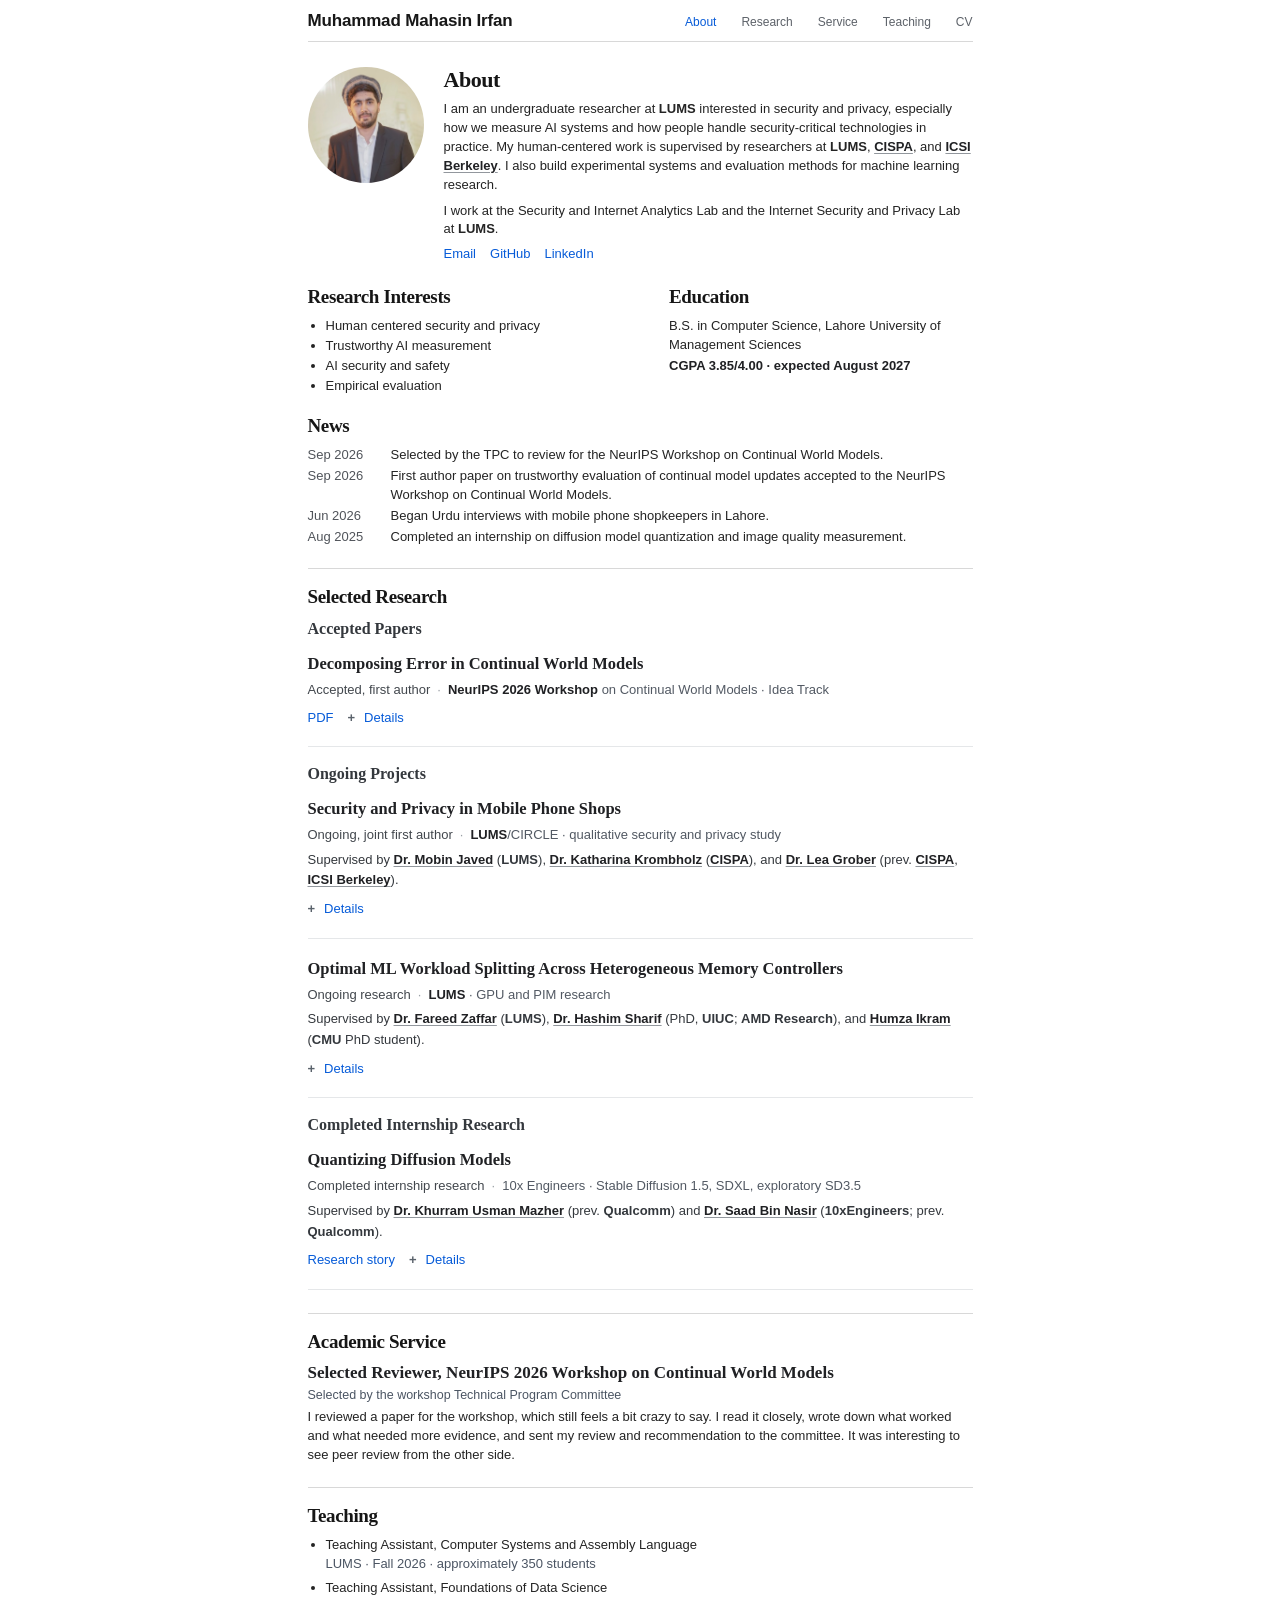
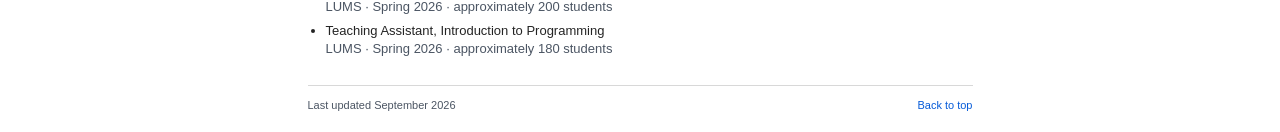
==== index.html @ d8b8278c "Publish academic website" ====
<!doctype html>
<html lang="en">
  <head>
    <meta charset="UTF-8" />
    <meta name="viewport" content="width=device-width, initial-scale=1.0" />
    <link rel="icon" href="data:," />
    <title>Muhammad Mahasin Irfan · AI Security and Privacy</title>
    <script type="module" crossorigin src="/assets/index-B1Y694Gc.js"></script>
    <link rel="stylesheet" crossorigin href="/assets/index-BqFt7cqF.css">
    <meta name="description" content="Research in security and privacy, fair measurement of AI systems, and machine learning systems.">
    <meta name="robots" content="noindex,nofollow,noarchive">
  </head>
  <body>
    <div id="root"></div>
  </body>
</html>
---- assets/index-BqFt7cqF.css ----
:root{color:#242424;background:#fff;font-family:Segoe UI,Helvetica,Arial,sans-serif;font-synthesis:none;text-rendering:optimizeLegibility;--link: #065bd8;--rule: #d8d8d8;--muted: #4b5563;--content: 665px}*{box-sizing:border-box}html{scroll-behavior:smooth}body{margin:0;min-width:320px;min-height:100vh;background:#fff;-webkit-font-smoothing:antialiased}a{color:var(--link);text-decoration:none;text-underline-offset:.16em}a:hover{text-decoration:underline}a:focus-visible{outline:2px solid #111;outline-offset:3px}.page{width:min(calc(100% - 40px),var(--content));margin:0 auto}.site-header{display:flex;align-items:baseline;justify-content:space-between;min-height:42px;padding:11px 0 8px;border-bottom:1px solid var(--rule)}.name-link{color:#171717;font-size:17px;font-weight:650;line-height:1.2;letter-spacing:-.01em}.name-link:hover{text-decoration:none}nav{display:flex;gap:25px;font-size:12px}nav a{color:#5d6269}nav a.active,nav a:hover{color:var(--link)}main{padding-top:25px}h1,h2{margin:0;color:#161616;font-family:Georgia,Times New Roman,serif;font-weight:700;letter-spacing:-.02em}h1{margin-bottom:7px;font-size:22px;line-height:1.2}h2{margin-bottom:8px;font-size:19px;line-height:1.2}h3{margin:0 0 2px;color:var(--link);font-family:Georgia,Times New Roman,serif;font-size:17px;font-weight:700;line-height:1.3}p,li{font-size:13px;line-height:1.45}p{margin:0}ul{margin:0;padding-left:18px}.about{display:grid;grid-template-columns:116px 1fr;gap:20px;align-items:start;padding:0 0 25px}.portrait{display:block;width:116px;height:116px;border-radius:50%;object-fit:cover;object-position:center top}.about p{max-width:560px}.about .intro a{color:#202124;text-decoration:underline;text-decoration-color:#92979d}.about .intro a:hover{text-decoration-color:currentColor}.about .lab-affiliation{margin-top:7px}.contact-links,.project-links{display:flex;flex-wrap:wrap;gap:14px;margin-top:7px;font-size:13px}.snapshot-grid{display:grid;grid-template-columns:1fr 1fr;gap:58px;margin-bottom:19px}.snapshot-grid li{margin:1px 0}.education-degree{margin-bottom:2px}.education-detail{color:#202124;font-weight:600}.muted{color:var(--muted)}.news{margin-bottom:22px}.news ul{list-style:none;padding:0}.news li{display:grid;grid-template-columns:73px 1fr;gap:10px;margin:2px 0}.news time{color:#50545a;font-variant-numeric:tabular-nums}.ruled{padding-top:17px;border-top:1px solid var(--rule)}.research-list{display:block}.research-group-title{margin:17px 0 8px;color:#34383d;font-family:Georgia,Times New Roman,serif;font-size:16px;line-height:1.3}.research-group:first-of-type .research-group-title{margin-top:10px}.project{padding:18px 0 19px;border-bottom:1px solid #e5e7e9}.project:first-child{padding-top:4px}.project h3,.project h4{margin:0;color:#202124;font-family:Georgia,Times New Roman,serif;font-size:16.5px;font-weight:700;line-height:1.4}.project-title-link,.project-title-link:hover{color:inherit}.project-meta{margin-top:5px;color:#525963;font-size:13px;line-height:1.5}.project-meta .status{color:#42474d;font-weight:500}.meta-separator{margin:0 7px;color:#9aa0a6}.project .context strong{color:#202124;font-weight:700}.project .supervisors{margin-top:5px;color:#34383d;font-size:13px;line-height:1.6}.supervisors strong{font-weight:650}.supervisors a{color:#202124;text-decoration:underline;text-decoration-color:#92979d}.supervisors a:hover{color:#202124;text-decoration-color:currentColor}.project-actions{display:flex;align-items:baseline;flex-wrap:wrap;gap:14px;margin-top:8px}.project .project-links{display:inline-flex;gap:12px;margin:0;font-size:13px}.project-toggle{padding:0;border:0;background:none;color:var(--link);cursor:pointer;font:inherit;font-size:13px;line-height:1.5}.project-toggle span{display:inline-block;width:13px;color:#5a626b;font-weight:600;text-align:left}.project-toggle:hover{text-decoration:underline}.project-toggle:focus-visible{outline:2px solid #111;outline-offset:3px}.project-description{max-width:640px;margin-top:9px;color:#292d32;font-size:14px;line-height:1.6}.project-description p{margin:0}.project-problem{font-weight:500}.project-contributions{margin:8px 0 0;padding-left:20px}.project-contributions li+li{margin-top:5px}.service,.teaching{margin-top:23px}.service-list,.teaching ul{display:grid;gap:5px}.service-entry h3{color:#202124}.service-detail{margin-bottom:4px;color:var(--muted);font-size:12.5px}.teaching li span{display:block}footer{display:flex;justify-content:space-between;margin-top:26px;padding:13px 0 21px;border-top:1px solid var(--rule);color:var(--muted);font-size:11px}.story-page{width:min(calc(100% - 48px),820px);margin:0 auto}.story-header{display:flex;align-items:baseline;justify-content:space-between;min-height:46px;padding:13px 0 9px;border-bottom:1px solid var(--rule);font-size:12px}.story-main{padding-top:0}.story-hero{max-width:730px;padding:45px 0 40px}.story-kicker{color:var(--muted);font-size:12px}.story-hero h1{max-width:730px;margin:8px 0 12px;font-size:38px;font-weight:650;line-height:1.15;letter-spacing:-.035em}.story-dek{max-width:710px;color:#34383d;font-size:17px;line-height:1.55}.story-note{max-width:710px;margin-top:18px;color:var(--muted);font-size:12.5px;line-height:1.55}.story-hero .supervisors{max-width:710px;margin-top:12px;color:#34383d;font-size:13px;line-height:1.55}.story-section{padding:36px 0 43px;border-top:1px solid var(--rule)}.section-copy{min-width:0}.section-copy>h2{max-width:710px;margin:0 0 18px;font-size:24px;line-height:1.25;letter-spacing:-.025em}.story-blocks{display:grid;gap:19px}.story-blocks>p{max-width:710px;color:#292d32;font-size:15px;line-height:1.7}.story-list{max-width:710px;padding-left:22px}.story-list li{margin:8px 0;color:#292d32;font-size:14.5px;line-height:1.62}.story-image,.story-pair figure{margin:3px 0}.story-image img,.story-pair img{display:block;width:100%;height:auto;border:1px solid #e1e1e1;background:#f6f6f6}.story-image figcaption,.story-pair figcaption{margin-top:7px;color:var(--muted);font-size:11.5px;line-height:1.45}.story-pair{display:grid;grid-template-columns:1fr 1fr;gap:14px;align-items:start}.story-table-wrap{overflow-x:auto}.story-table{width:100%;border-collapse:collapse;font-size:12.5px;line-height:1.45}.story-table th,.story-table td{padding:9px 10px;border:1px solid var(--rule);text-align:left;vertical-align:top}.story-table th{background:#f6f6f6;font-weight:650}.story-table td:nth-child(2){white-space:nowrap;font-variant-numeric:tabular-nums}.story-derivation{max-width:710px;overflow-x:auto;padding:10px 0 10px 16px;border-left:2px solid #b8c1cc}.story-derivation p{width:max-content;margin:5px 0;font-family:Georgia,Times New Roman,serif;font-size:16px;line-height:1.5}.story-callout{max-width:710px;padding:18px 20px;border:1px solid #cfd8e3;border-left:4px solid var(--link);background:#f7faff}.story-callout strong{display:block;margin-bottom:5px;font-size:14px}.story-callout p{color:#374151;font-size:14px;line-height:1.55}.metric-grid{display:grid;grid-template-columns:repeat(4,1fr);gap:1px;overflow:hidden;border:1px solid var(--rule);background:var(--rule)}.metric{display:grid;gap:5px;padding:18px 15px;background:#fff}.metric strong{font-size:26px;line-height:1;letter-spacing:-.04em}.metric span{color:var(--muted);font-size:11px;line-height:1.35}.comparison-figure,.bar-figure,.equation-figure{margin:4px 0;padding:21px;border:1px solid var(--rule);background:#fbfbfb}.comparison-figure>figcaption,.bar-figure>figcaption{margin-bottom:17px;color:#374151;font-size:12px;font-weight:650;text-transform:uppercase;letter-spacing:.04em}.comparison-figure>div{display:grid;grid-template-columns:1fr 1fr;gap:14px}.comparison-figure>div>div{padding:17px;border-left:3px solid #93a8c4;background:#fff}.comparison-figure strong,.comparison-figure span{display:block}.comparison-figure strong{margin-bottom:3px;font-size:27px}.comparison-figure span{color:var(--muted);font-size:12px}.story-steps{display:grid;gap:0;max-width:710px;padding:0;list-style:none;border-top:1px solid var(--rule)}.story-steps li{display:grid;grid-template-columns:36px 1fr;gap:13px;align-items:start;padding:14px 0;border-bottom:1px solid var(--rule)}.story-steps li>span{display:grid;place-items:center;width:27px;height:27px;border-radius:50%;background:#eaf2ff;color:var(--link);font-size:11px;font-weight:700}.story-steps p{padding-top:3px;color:#30343a;font-size:14px;line-height:1.48}.story-figure,.wide-image{margin:3px 0}.image-gallery{display:grid;gap:8px}.image-gallery.columns-4{grid-template-columns:repeat(4,1fr)}.image-gallery.columns-3{grid-template-columns:repeat(3,1fr)}.image-gallery>div{min-width:0}.image-gallery img,.wide-image img{display:block;width:100%;height:auto;background:#f2f2f2}.image-gallery span{display:block;padding:8px 4px 0;color:#374151;font-size:11px;line-height:1.3}.story-figure>figcaption,.wide-image figcaption{max-width:720px;margin-top:11px;color:var(--muted);font-size:11.5px;line-height:1.5}.bar-list{display:grid;gap:12px}.bar-row{display:grid;grid-template-columns:175px 1fr 50px;gap:12px;align-items:center;font-size:12px}.bar-row>span{color:#374151}.bar-row>strong{text-align:right;font-variant-numeric:tabular-nums}.bar-track{height:15px;overflow:hidden;background:#e7e9ed}.bar-track i{display:block;height:100%;background:#718096}.bar-track i.bad{background:#b55252}.bar-track i.warn{background:#d49237}.bar-track i.good{background:#39866a}.paper-grid{display:grid;grid-template-columns:1fr 1fr;gap:1px;overflow:hidden;border:1px solid var(--rule);background:var(--rule)}.paper-grid article{padding:18px;background:#fff}.paper-grid strong{color:var(--link);font-size:15px}.paper-grid p{margin-top:6px;color:#374151;font-size:13px;line-height:1.5}.equation-figure>div{display:grid;grid-template-columns:1fr auto 1fr auto 1fr;gap:12px;align-items:center;text-align:center}.equation-figure span{padding:15px 10px;background:#fff;font-size:13px}.equation-figure strong{color:var(--link);font-size:13px}.equation-figure b{color:#7b8797;font-size:18px}.equation-figure figcaption{margin-top:14px;color:var(--muted);font-size:11.5px;text-align:center}.wide-image{padding:8px;border:1px solid var(--rule);background:#171717}.wide-image figcaption{margin:8px 5px 2px;color:#d5d8dc}.future-list{display:grid;border-top:1px solid var(--rule)}.future-list article{display:grid;grid-template-columns:42px 1fr;gap:12px;padding:16px 0;border-bottom:1px solid var(--rule)}.future-list article>span{color:#8b96a5;font-size:11px}.future-list strong{font-size:14px}.future-list p{margin-top:4px;color:#374151;font-size:13px;line-height:1.5}.story-footer{width:100%;margin:0;padding:18px 0 35px;font-size:12px}@media(max-width:640px){.page{width:min(calc(100% - 30px),var(--content))}.site-header{align-items:flex-start;gap:12px}.name-link{max-width:190px}nav{flex-wrap:wrap;justify-content:flex-end;gap:7px 15px}main{padding-top:21px}.about{grid-template-columns:84px 1fr;gap:15px}.portrait{width:84px;height:84px}.snapshot-grid{grid-template-columns:1fr;gap:20px}.news li{grid-template-columns:65px 1fr;gap:7px}.story-page{width:min(calc(100% - 30px),820px)}.story-header{gap:14px}.story-hero{padding:34px 0 31px}.story-hero h1{font-size:32px}.story-section{padding:31px 0 36px}.section-copy>h2{font-size:22px}.story-pair{grid-template-columns:1fr}.metric-grid,.image-gallery.columns-4{grid-template-columns:1fr 1fr}.image-gallery.columns-3{grid-template-columns:1fr}.bar-row{grid-template-columns:1fr 48px;gap:8px}.bar-track{grid-column:1 / -1;grid-row:2}.paper-grid{grid-template-columns:1fr}.equation-figure>div{grid-template-columns:1fr}.equation-figure b{transform:rotate(90deg)}.story-footer{width:100%;margin-left:0}}@media print{.site-header nav,footer{display:none}.page{width:100%}}
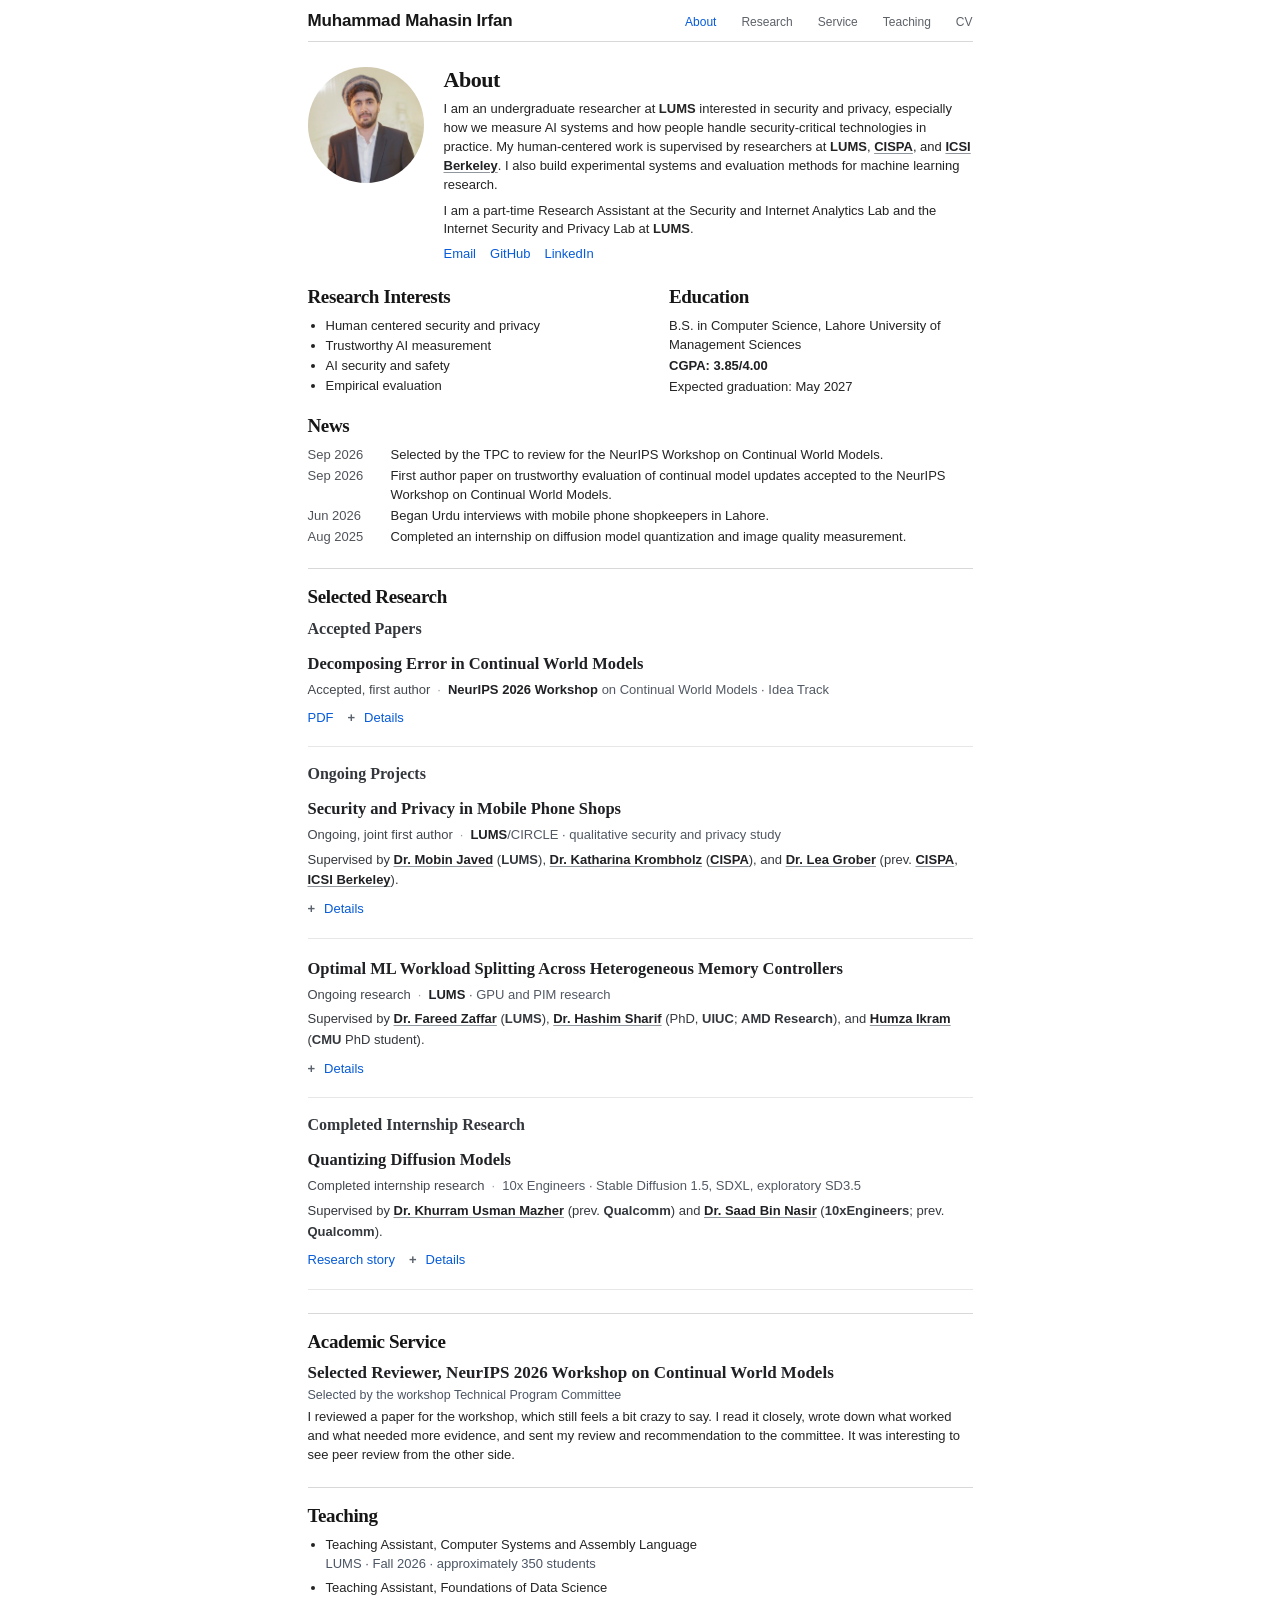
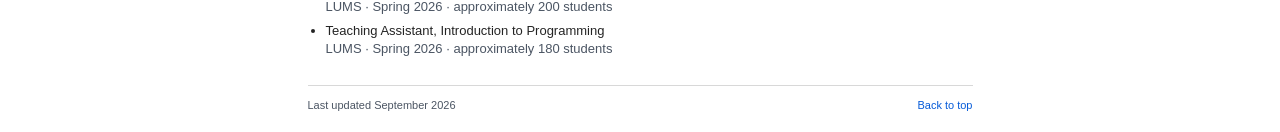
==== commit 2fdb8e41: "Update CV and research assistant details" ====
--- a/index.html
+++ b/index.html
@@ -5,10 +5,11 @@
     <meta name="viewport" content="width=device-width, initial-scale=1.0" />
     <link rel="icon" href="data:," />
     <title>Muhammad Mahasin Irfan · AI Security and Privacy</title>
-    <script type="module" crossorigin src="/assets/index-B1Y694Gc.js"></script>
-    <link rel="stylesheet" crossorigin href="/assets/index-BqFt7cqF.css">
+    <script type="module" crossorigin src="/assets/index-vK7_jbr0.js"></script>
+    <link rel="stylesheet" crossorigin href="/assets/index-HNqGNZVx.css">
     <meta name="description" content="Research in security and privacy, fair measurement of AI systems, and machine learning systems.">
     <meta name="robots" content="noindex,nofollow,noarchive">
+    <script defer src="https://cloud.umami.is/script.js" data-website-id="8f248e09-5fc2-42be-a96b-176292b77d1c" data-domains="maani3.github.io"></script>
   </head>
   <body>
     <div id="root"></div>
--- a/assets/index-HNqGNZVx.css
+++ b/assets/index-HNqGNZVx.css
@@ -0,0 +1 @@
+:root{color:#242424;background:#fff;font-family:Segoe UI,Helvetica,Arial,sans-serif;font-synthesis:none;text-rendering:optimizeLegibility;--link: #065bd8;--rule: #d8d8d8;--muted: #4b5563;--content: 665px}*{box-sizing:border-box}html{scroll-behavior:smooth}body{margin:0;min-width:320px;min-height:100vh;background:#fff;-webkit-font-smoothing:antialiased}a{color:var(--link);text-decoration:none;text-underline-offset:.16em}a:hover{text-decoration:underline}a:focus-visible{outline:2px solid #111;outline-offset:3px}.page{width:min(calc(100% - 40px),var(--content));margin:0 auto}.site-header{display:flex;align-items:baseline;justify-content:space-between;min-height:42px;padding:11px 0 8px;border-bottom:1px solid var(--rule)}.name-link{color:#171717;font-size:17px;font-weight:650;line-height:1.2;letter-spacing:-.01em}.name-link:hover{text-decoration:none}nav{display:flex;gap:25px;font-size:12px}nav a{color:#5d6269}nav a.active,nav a:hover{color:var(--link)}main{padding-top:25px}h1,h2{margin:0;color:#161616;font-family:Georgia,Times New Roman,serif;font-weight:700;letter-spacing:-.02em}h1{margin-bottom:7px;font-size:22px;line-height:1.2}h2{margin-bottom:8px;font-size:19px;line-height:1.2}h3{margin:0 0 2px;color:var(--link);font-family:Georgia,Times New Roman,serif;font-size:17px;font-weight:700;line-height:1.3}p,li{font-size:13px;line-height:1.45}p{margin:0}ul{margin:0;padding-left:18px}.about{display:grid;grid-template-columns:116px 1fr;gap:20px;align-items:start;padding:0 0 25px}.portrait{display:block;width:116px;height:116px;border-radius:50%;object-fit:cover;object-position:center top}.about p{max-width:560px}.about .intro a{color:#202124;text-decoration:underline;text-decoration-color:#92979d}.about .intro a:hover{text-decoration-color:currentColor}.about .lab-affiliation{margin-top:7px}.contact-links,.project-links{display:flex;flex-wrap:wrap;gap:14px;margin-top:7px;font-size:13px}.snapshot-grid{display:grid;grid-template-columns:1fr 1fr;gap:58px;margin-bottom:19px}.snapshot-grid li{margin:1px 0}.education-degree{margin-bottom:2px}.education-detail{color:#202124;font-weight:600}.education-graduation{margin-top:2px}.muted{color:var(--muted)}.news{margin-bottom:22px}.news ul{list-style:none;padding:0}.news li{display:grid;grid-template-columns:73px 1fr;gap:10px;margin:2px 0}.news time{color:#50545a;font-variant-numeric:tabular-nums}.ruled{padding-top:17px;border-top:1px solid var(--rule)}.research-list{display:block}.research-group-title{margin:17px 0 8px;color:#34383d;font-family:Georgia,Times New Roman,serif;font-size:16px;line-height:1.3}.research-group:first-of-type .research-group-title{margin-top:10px}.project{padding:18px 0 19px;border-bottom:1px solid #e5e7e9}.project:first-child{padding-top:4px}.project h3,.project h4{margin:0;color:#202124;font-family:Georgia,Times New Roman,serif;font-size:16.5px;font-weight:700;line-height:1.4}.project-title-link,.project-title-link:hover{color:inherit}.project-meta{margin-top:5px;color:#525963;font-size:13px;line-height:1.5}.project-meta .status{color:#42474d;font-weight:500}.meta-separator{margin:0 7px;color:#9aa0a6}.project .context strong{color:#202124;font-weight:700}.project .supervisors{margin-top:5px;color:#34383d;font-size:13px;line-height:1.6}.supervisors strong{font-weight:650}.supervisors a{color:#202124;text-decoration:underline;text-decoration-color:#92979d}.supervisors a:hover{color:#202124;text-decoration-color:currentColor}.project-actions{display:flex;align-items:baseline;flex-wrap:wrap;gap:14px;margin-top:8px}.project .project-links{display:inline-flex;gap:12px;margin:0;font-size:13px}.project-toggle{padding:0;border:0;background:none;color:var(--link);cursor:pointer;font:inherit;font-size:13px;line-height:1.5}.project-toggle span{display:inline-block;width:13px;color:#5a626b;font-weight:600;text-align:left}.project-toggle:hover{text-decoration:underline}.project-toggle:focus-visible{outline:2px solid #111;outline-offset:3px}.project-description{max-width:640px;margin-top:9px;color:#292d32;font-size:14px;line-height:1.6}.project-description p{margin:0}.project-problem{font-weight:500}.project-contributions{margin:8px 0 0;padding-left:20px}.project-contributions li+li{margin-top:5px}.service,.teaching{margin-top:23px}.service-list,.teaching ul{display:grid;gap:5px}.service-entry h3{color:#202124}.service-detail{margin-bottom:4px;color:var(--muted);font-size:12.5px}.teaching li span{display:block}footer{display:flex;justify-content:space-between;margin-top:26px;padding:13px 0 21px;border-top:1px solid var(--rule);color:var(--muted);font-size:11px}.story-page{width:min(calc(100% - 48px),820px);margin:0 auto}.story-header{display:flex;align-items:baseline;justify-content:space-between;min-height:46px;padding:13px 0 9px;border-bottom:1px solid var(--rule);font-size:12px}.story-main{padding-top:0}.story-hero{max-width:730px;padding:45px 0 40px}.story-kicker{color:var(--muted);font-size:12px}.story-hero h1{max-width:730px;margin:8px 0 12px;font-size:38px;font-weight:650;line-height:1.15;letter-spacing:-.035em}.story-dek{max-width:710px;color:#34383d;font-size:17px;line-height:1.55}.story-note{max-width:710px;margin-top:18px;color:var(--muted);font-size:12.5px;line-height:1.55}.story-hero .supervisors{max-width:710px;margin-top:12px;color:#34383d;font-size:13px;line-height:1.55}.story-section{padding:36px 0 43px;border-top:1px solid var(--rule)}.section-copy{min-width:0}.section-copy>h2{max-width:710px;margin:0 0 18px;font-size:24px;line-height:1.25;letter-spacing:-.025em}.story-blocks{display:grid;gap:19px}.story-blocks>p{max-width:710px;color:#292d32;font-size:15px;line-height:1.7}.story-list{max-width:710px;padding-left:22px}.story-list li{margin:8px 0;color:#292d32;font-size:14.5px;line-height:1.62}.story-image,.story-pair figure{margin:3px 0}.story-image img,.story-pair img{display:block;width:100%;height:auto;border:1px solid #e1e1e1;background:#f6f6f6}.story-image figcaption,.story-pair figcaption{margin-top:7px;color:var(--muted);font-size:11.5px;line-height:1.45}.story-pair{display:grid;grid-template-columns:1fr 1fr;gap:14px;align-items:start}.story-table-wrap{overflow-x:auto}.story-table{width:100%;border-collapse:collapse;font-size:12.5px;line-height:1.45}.story-table th,.story-table td{padding:9px 10px;border:1px solid var(--rule);text-align:left;vertical-align:top}.story-table th{background:#f6f6f6;font-weight:650}.story-table td:nth-child(2){white-space:nowrap;font-variant-numeric:tabular-nums}.story-derivation{max-width:710px;overflow-x:auto;padding:10px 0 10px 16px;border-left:2px solid #b8c1cc}.story-derivation p{width:max-content;margin:5px 0;font-family:Georgia,Times New Roman,serif;font-size:16px;line-height:1.5}.story-callout{max-width:710px;padding:18px 20px;border:1px solid #cfd8e3;border-left:4px solid var(--link);background:#f7faff}.story-callout strong{display:block;margin-bottom:5px;font-size:14px}.story-callout p{color:#374151;font-size:14px;line-height:1.55}.metric-grid{display:grid;grid-template-columns:repeat(4,1fr);gap:1px;overflow:hidden;border:1px solid var(--rule);background:var(--rule)}.metric{display:grid;gap:5px;padding:18px 15px;background:#fff}.metric strong{font-size:26px;line-height:1;letter-spacing:-.04em}.metric span{color:var(--muted);font-size:11px;line-height:1.35}.comparison-figure,.bar-figure,.equation-figure{margin:4px 0;padding:21px;border:1px solid var(--rule);background:#fbfbfb}.comparison-figure>figcaption,.bar-figure>figcaption{margin-bottom:17px;color:#374151;font-size:12px;font-weight:650;text-transform:uppercase;letter-spacing:.04em}.comparison-figure>div{display:grid;grid-template-columns:1fr 1fr;gap:14px}.comparison-figure>div>div{padding:17px;border-left:3px solid #93a8c4;background:#fff}.comparison-figure strong,.comparison-figure span{display:block}.comparison-figure strong{margin-bottom:3px;font-size:27px}.comparison-figure span{color:var(--muted);font-size:12px}.story-steps{display:grid;gap:0;max-width:710px;padding:0;list-style:none;border-top:1px solid var(--rule)}.story-steps li{display:grid;grid-template-columns:36px 1fr;gap:13px;align-items:start;padding:14px 0;border-bottom:1px solid var(--rule)}.story-steps li>span{display:grid;place-items:center;width:27px;height:27px;border-radius:50%;background:#eaf2ff;color:var(--link);font-size:11px;font-weight:700}.story-steps p{padding-top:3px;color:#30343a;font-size:14px;line-height:1.48}.story-figure,.wide-image{margin:3px 0}.image-gallery{display:grid;gap:8px}.image-gallery.columns-4{grid-template-columns:repeat(4,1fr)}.image-gallery.columns-3{grid-template-columns:repeat(3,1fr)}.image-gallery>div{min-width:0}.image-gallery img,.wide-image img{display:block;width:100%;height:auto;background:#f2f2f2}.image-gallery span{display:block;padding:8px 4px 0;color:#374151;font-size:11px;line-height:1.3}.story-figure>figcaption,.wide-image figcaption{max-width:720px;margin-top:11px;color:var(--muted);font-size:11.5px;line-height:1.5}.bar-list{display:grid;gap:12px}.bar-row{display:grid;grid-template-columns:175px 1fr 50px;gap:12px;align-items:center;font-size:12px}.bar-row>span{color:#374151}.bar-row>strong{text-align:right;font-variant-numeric:tabular-nums}.bar-track{height:15px;overflow:hidden;background:#e7e9ed}.bar-track i{display:block;height:100%;background:#718096}.bar-track i.bad{background:#b55252}.bar-track i.warn{background:#d49237}.bar-track i.good{background:#39866a}.paper-grid{display:grid;grid-template-columns:1fr 1fr;gap:1px;overflow:hidden;border:1px solid var(--rule);background:var(--rule)}.paper-grid article{padding:18px;background:#fff}.paper-grid strong{color:var(--link);font-size:15px}.paper-grid p{margin-top:6px;color:#374151;font-size:13px;line-height:1.5}.equation-figure>div{display:grid;grid-template-columns:1fr auto 1fr auto 1fr;gap:12px;align-items:center;text-align:center}.equation-figure span{padding:15px 10px;background:#fff;font-size:13px}.equation-figure strong{color:var(--link);font-size:13px}.equation-figure b{color:#7b8797;font-size:18px}.equation-figure figcaption{margin-top:14px;color:var(--muted);font-size:11.5px;text-align:center}.wide-image{padding:8px;border:1px solid var(--rule);background:#171717}.wide-image figcaption{margin:8px 5px 2px;color:#d5d8dc}.future-list{display:grid;border-top:1px solid var(--rule)}.future-list article{display:grid;grid-template-columns:42px 1fr;gap:12px;padding:16px 0;border-bottom:1px solid var(--rule)}.future-list article>span{color:#8b96a5;font-size:11px}.future-list strong{font-size:14px}.future-list p{margin-top:4px;color:#374151;font-size:13px;line-height:1.5}.story-footer{width:100%;margin:0;padding:18px 0 35px;font-size:12px}@media(max-width:640px){.page{width:min(calc(100% - 30px),var(--content))}.site-header{align-items:flex-start;gap:12px}.name-link{max-width:190px}nav{flex-wrap:wrap;justify-content:flex-end;gap:7px 15px}main{padding-top:21px}.about{grid-template-columns:84px 1fr;gap:15px}.portrait{width:84px;height:84px}.snapshot-grid{grid-template-columns:1fr;gap:20px}.news li{grid-template-columns:65px 1fr;gap:7px}.story-page{width:min(calc(100% - 30px),820px)}.story-header{gap:14px}.story-hero{padding:34px 0 31px}.story-hero h1{font-size:32px}.story-section{padding:31px 0 36px}.section-copy>h2{font-size:22px}.story-pair{grid-template-columns:1fr}.metric-grid,.image-gallery.columns-4{grid-template-columns:1fr 1fr}.image-gallery.columns-3{grid-template-columns:1fr}.bar-row{grid-template-columns:1fr 48px;gap:8px}.bar-track{grid-column:1 / -1;grid-row:2}.paper-grid{grid-template-columns:1fr}.equation-figure>div{grid-template-columns:1fr}.equation-figure b{transform:rotate(90deg)}.story-footer{width:100%;margin-left:0}}@media print{.site-header nav,footer{display:none}.page{width:100%}}
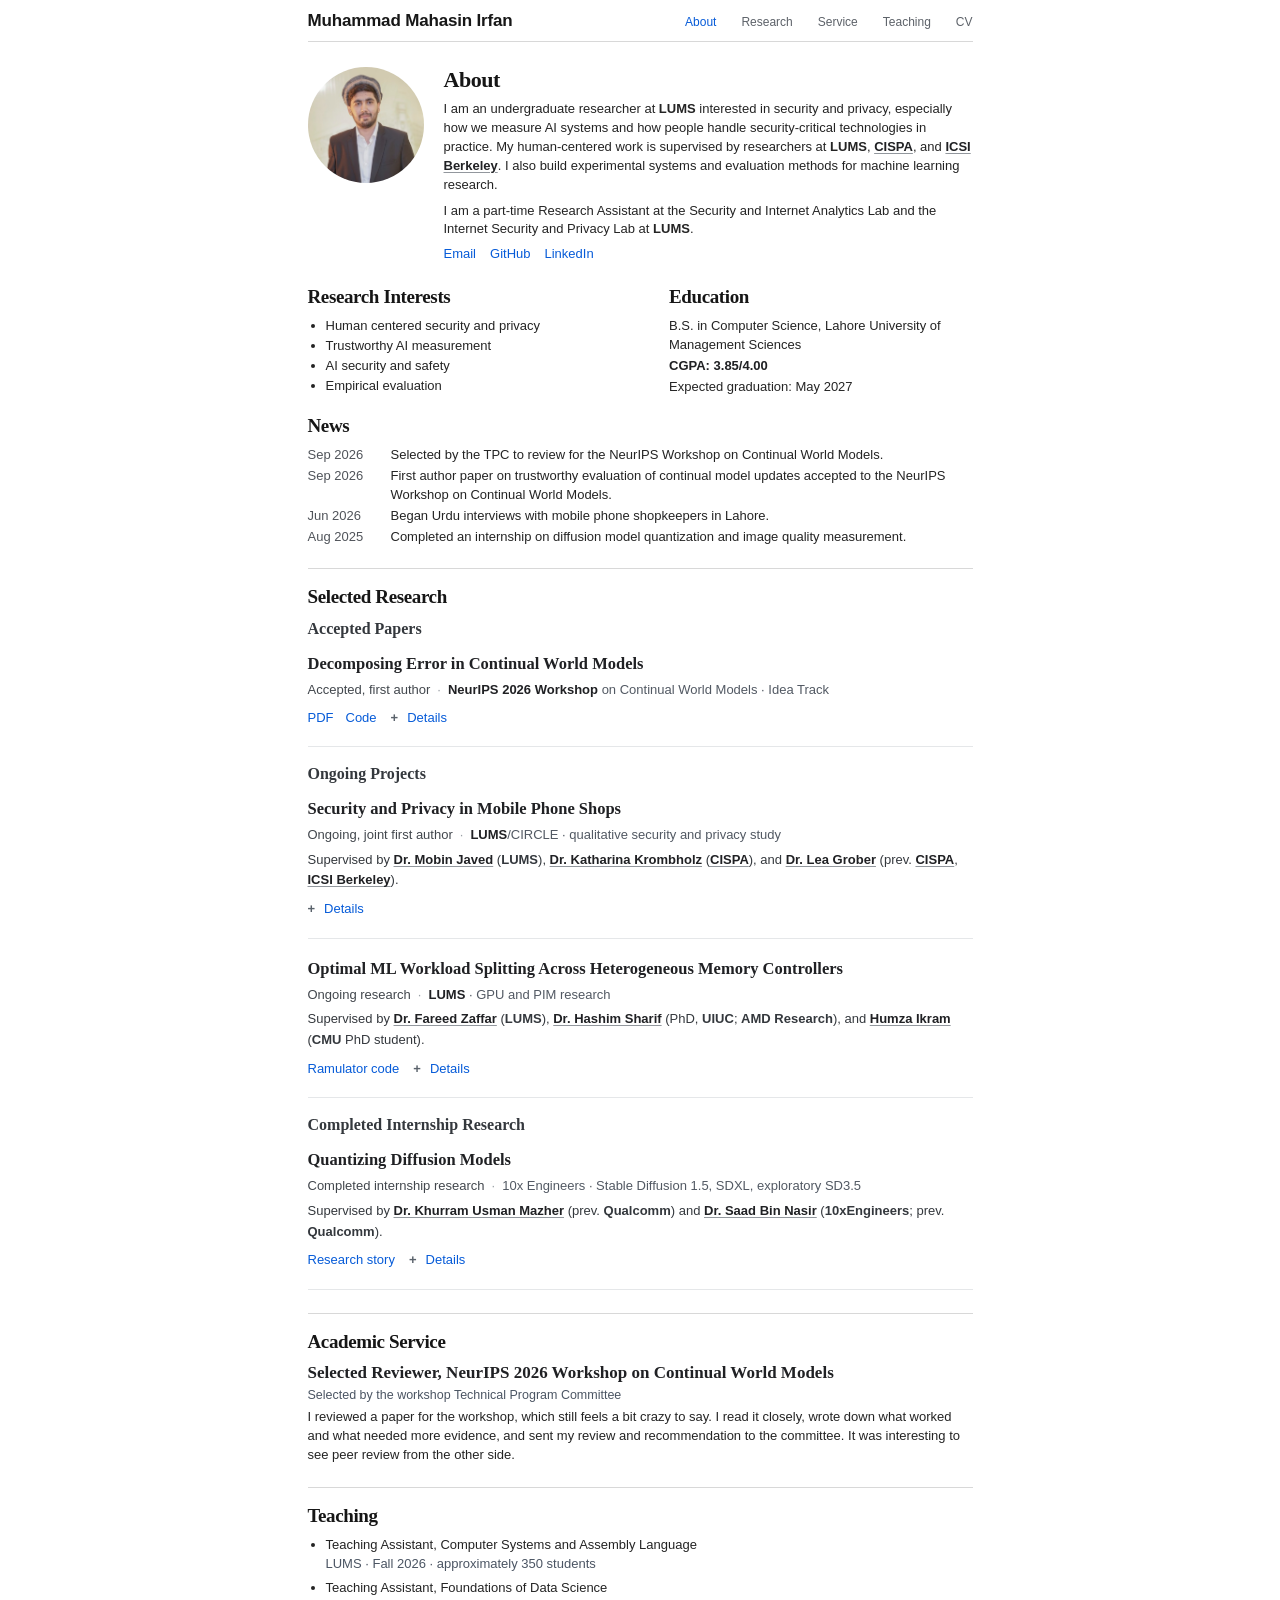
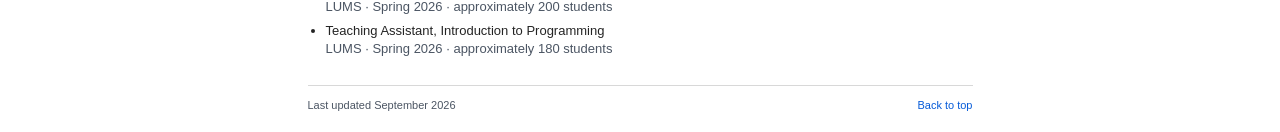
==== commit d2e54e62: "Link CWM and Ramulator research repositories" ====
--- a/index.html
+++ b/index.html
@@ -5,7 +5,7 @@
     <meta name="viewport" content="width=device-width, initial-scale=1.0" />
     <link rel="icon" href="data:," />
     <title>Muhammad Mahasin Irfan · AI Security and Privacy</title>
-    <script type="module" crossorigin src="/assets/index-vK7_jbr0.js"></script>
+    <script type="module" crossorigin src="/assets/index-oF7Sa_39.js"></script>
     <link rel="stylesheet" crossorigin href="/assets/index-HNqGNZVx.css">
     <meta name="description" content="Research in security and privacy, fair measurement of AI systems, and machine learning systems.">
     <meta name="robots" content="noindex,nofollow,noarchive">
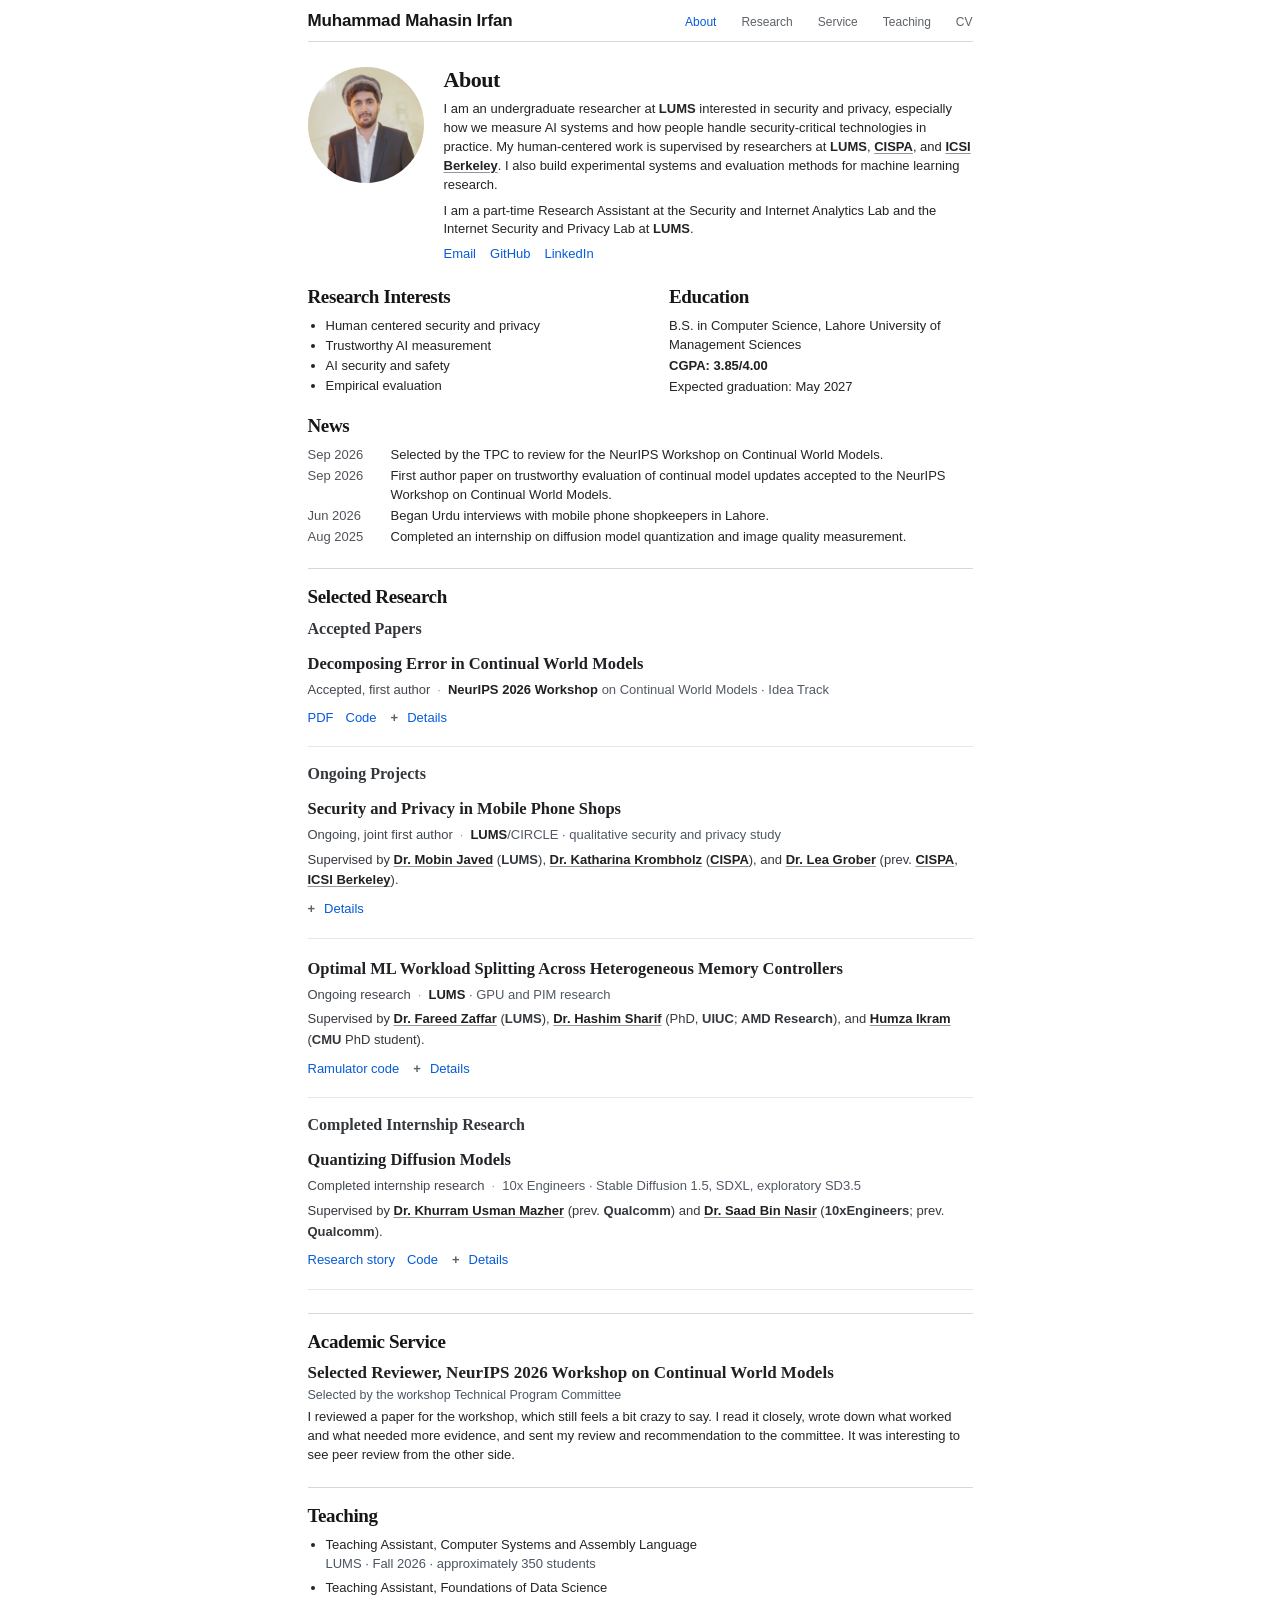
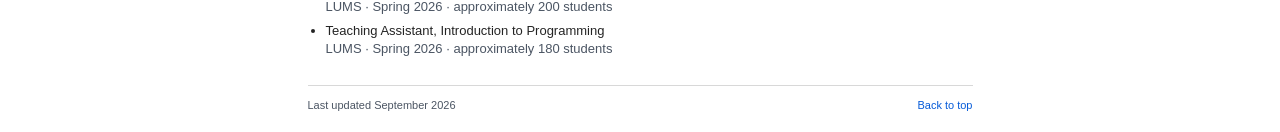
==== commit 163f2662: "Link cleaned quantization repo and update CV" ====
--- a/index.html
+++ b/index.html
@@ -5,7 +5,7 @@
     <meta name="viewport" content="width=device-width, initial-scale=1.0" />
     <link rel="icon" href="data:," />
     <title>Muhammad Mahasin Irfan · AI Security and Privacy</title>
-    <script type="module" crossorigin src="/assets/index-oF7Sa_39.js"></script>
+    <script type="module" crossorigin src="/assets/index-Dt2VvjQQ.js"></script>
     <link rel="stylesheet" crossorigin href="/assets/index-HNqGNZVx.css">
     <meta name="description" content="Research in security and privacy, fair measurement of AI systems, and machine learning systems.">
     <meta name="robots" content="noindex,nofollow,noarchive">
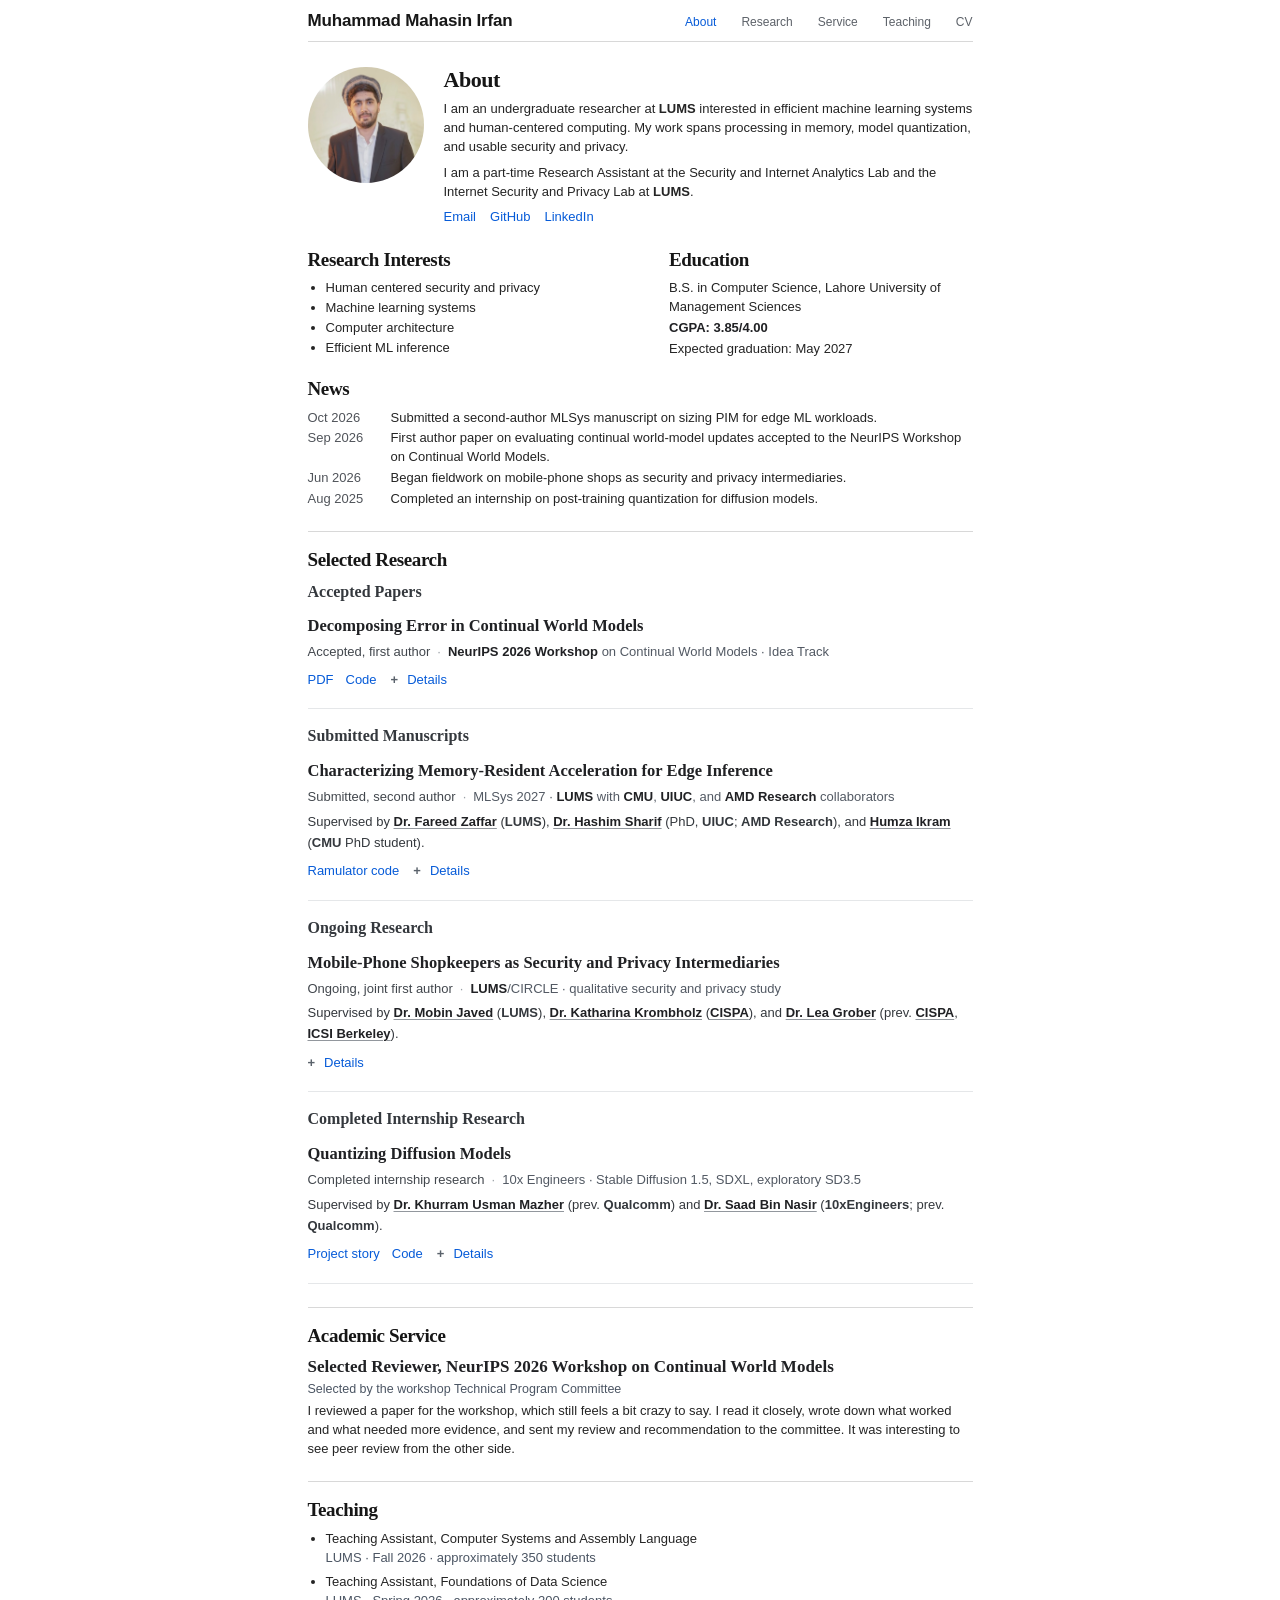
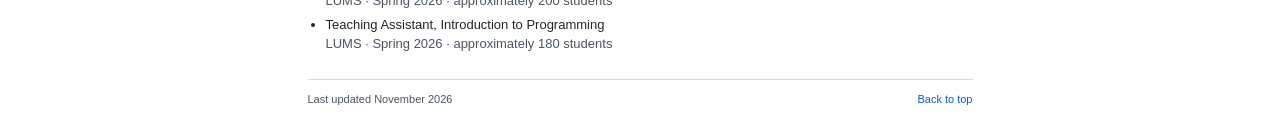
==== commit 771752d5: "Add submitted PIM manuscript to main profile" ====
--- a/index.html
+++ b/index.html
@@ -4,11 +4,11 @@
     <meta charset="UTF-8" />
     <meta name="viewport" content="width=device-width, initial-scale=1.0" />
     <link rel="icon" href="data:," />
-    <title>Muhammad Mahasin Irfan · AI Security and Privacy</title>
-    <script type="module" crossorigin src="/assets/index-Dt2VvjQQ.js"></script>
-    <link rel="stylesheet" crossorigin href="/assets/index-HNqGNZVx.css">
-    <meta name="description" content="Research in security and privacy, fair measurement of AI systems, and machine learning systems.">
-    <meta name="robots" content="noindex,nofollow,noarchive">
+    <title>Muhammad Mahasin Irfan</title>
+    <script type="module" crossorigin src="/assets/index-DwvZ3i6d.js"></script>
+    <link rel="stylesheet" crossorigin href="/assets/index-BX1DnCkT.css">
+    <meta name="description" content="Undergraduate researcher at LUMS working across machine learning systems and human-centered computing.">
+    <meta name="robots" content="index,follow">
     <script defer src="https://cloud.umami.is/script.js" data-website-id="8f248e09-5fc2-42be-a96b-176292b77d1c" data-domains="maani3.github.io"></script>
   </head>
   <body>
--- a/assets/index-BX1DnCkT.css
+++ b/assets/index-BX1DnCkT.css
@@ -0,0 +1 @@
+:root{color:#242424;background:#fff;font-family:Segoe UI,Helvetica,Arial,sans-serif;font-synthesis:none;text-rendering:optimizeLegibility;--link: #065bd8;--rule: #d8d8d8;--muted: #4b5563;--content: 665px}*{box-sizing:border-box}html{scroll-behavior:smooth}body{margin:0;min-width:320px;min-height:100vh;background:#fff;-webkit-font-smoothing:antialiased}a{color:var(--link);text-decoration:none;text-underline-offset:.16em}a:hover{text-decoration:underline}a:focus-visible{outline:2px solid #111;outline-offset:3px}.page{width:min(calc(100% - 40px),var(--content));margin:0 auto}.site-header{display:flex;align-items:baseline;justify-content:space-between;min-height:42px;padding:11px 0 8px;border-bottom:1px solid var(--rule)}.name-link{color:#171717;font-size:17px;font-weight:650;line-height:1.2;letter-spacing:-.01em}.name-link:hover{text-decoration:none}nav{display:flex;gap:25px;font-size:12px}nav a{color:#5d6269}nav a.active,nav a:hover{color:var(--link)}main{padding-top:25px}h1,h2{margin:0;color:#161616;font-family:Georgia,Times New Roman,serif;font-weight:700;letter-spacing:-.02em}h1{margin-bottom:7px;font-size:22px;line-height:1.2}h2{margin-bottom:8px;font-size:19px;line-height:1.2}h3{margin:0 0 2px;color:var(--link);font-family:Georgia,Times New Roman,serif;font-size:17px;font-weight:700;line-height:1.3}p,li{font-size:13px;line-height:1.45}p{margin:0}ul{margin:0;padding-left:18px}.about{display:grid;grid-template-columns:116px 1fr;gap:20px;align-items:start;padding:0 0 25px}.portrait{display:block;width:116px;height:116px;border-radius:50%;object-fit:cover;object-position:center top}.about p{max-width:560px}.about .intro a{color:#202124;text-decoration:underline;text-decoration-color:#92979d}.about .intro a:hover{text-decoration-color:currentColor}.about .lab-affiliation{margin-top:7px}.contact-links,.project-links{display:flex;flex-wrap:wrap;gap:14px;margin-top:7px;font-size:13px}.snapshot-grid{display:grid;grid-template-columns:1fr 1fr;gap:58px;margin-bottom:19px}.snapshot-grid li{margin:1px 0}.education-degree{margin-bottom:2px}.education-detail{color:#202124;font-weight:600}.education-graduation{margin-top:2px}.muted{color:var(--muted)}.news{margin-bottom:22px}.news ul{list-style:none;padding:0}.news li{display:grid;grid-template-columns:73px 1fr;gap:10px;margin:2px 0}.news time{color:#50545a;font-variant-numeric:tabular-nums}.ruled{padding-top:17px;border-top:1px solid var(--rule)}.research-list{display:block}.research-group-title{margin:17px 0 8px;color:#34383d;font-family:Georgia,Times New Roman,serif;font-size:16px;line-height:1.3}.research-group:first-of-type .research-group-title{margin-top:10px}.project{padding:18px 0 19px;border-bottom:1px solid #e5e7e9}.project:first-child{padding-top:4px}.project h3,.project h4{margin:0;color:#202124;font-family:Georgia,Times New Roman,serif;font-size:16.5px;font-weight:700;line-height:1.4}.project-title-link,.project-title-link:hover{color:inherit}.project-authors{margin-top:5px;color:#34383d;font-size:13px;line-height:1.6}.project-authors a{color:#202124;text-decoration:underline;text-decoration-color:#92979d}.project-authors a:hover{text-decoration-color:currentColor}.project-meta{margin-top:5px;color:#525963;font-size:13px;line-height:1.5}.project-meta .status{color:#42474d;font-weight:500}.meta-separator{margin:0 7px;color:#9aa0a6}.project .context strong{color:#202124;font-weight:700}.project .supervisors{margin-top:5px;color:#34383d;font-size:13px;line-height:1.6}.supervisors strong{font-weight:650}.supervisors a{color:#202124;text-decoration:underline;text-decoration-color:#92979d}.supervisors a:hover{color:#202124;text-decoration-color:currentColor}.project-actions{display:flex;align-items:baseline;flex-wrap:wrap;gap:14px;margin-top:8px}.project .project-links{display:inline-flex;gap:12px;margin:0;font-size:13px}.project-toggle{padding:0;border:0;background:none;color:var(--link);cursor:pointer;font:inherit;font-size:13px;line-height:1.5}.project-toggle span{display:inline-block;width:13px;color:#5a626b;font-weight:600;text-align:left}.project-toggle:hover{text-decoration:underline}.project-toggle:focus-visible{outline:2px solid #111;outline-offset:3px}.project-description{max-width:640px;margin-top:9px;color:#292d32;font-size:14px;line-height:1.6}.project-description p{margin:0}.project-problem{font-weight:500}.project-contributions{margin:8px 0 0;padding-left:20px}.project-contributions li+li{margin-top:5px}.service,.teaching{margin-top:23px}.service-list,.teaching ul{display:grid;gap:5px}.service-entry h3{color:#202124}.service-detail{margin-bottom:4px;color:var(--muted);font-size:12.5px}.teaching li span{display:block}footer{display:flex;justify-content:space-between;margin-top:26px;padding:13px 0 21px;border-top:1px solid var(--rule);color:var(--muted);font-size:11px}.story-page{width:min(calc(100% - 48px),820px);margin:0 auto}.story-header{display:flex;align-items:baseline;justify-content:space-between;min-height:46px;padding:13px 0 9px;border-bottom:1px solid var(--rule);font-size:12px}.story-main{padding-top:0}.story-hero{max-width:730px;padding:45px 0 40px}.story-kicker{color:var(--muted);font-size:12px}.story-hero h1{max-width:730px;margin:8px 0 12px;font-size:38px;font-weight:650;line-height:1.15;letter-spacing:-.035em}.story-dek{max-width:710px;color:#34383d;font-size:17px;line-height:1.55}.story-note{max-width:710px;margin-top:18px;color:var(--muted);font-size:12.5px;line-height:1.55}.story-hero .supervisors{max-width:710px;margin-top:12px;color:#34383d;font-size:13px;line-height:1.55}.story-section{padding:36px 0 43px;border-top:1px solid var(--rule)}.section-copy{min-width:0}.section-copy>h2{max-width:710px;margin:0 0 18px;font-size:24px;line-height:1.25;letter-spacing:-.025em}.story-blocks{display:grid;gap:19px}.story-blocks>p{max-width:710px;color:#292d32;font-size:15px;line-height:1.7}.story-list{max-width:710px;padding-left:22px}.story-list li{margin:8px 0;color:#292d32;font-size:14.5px;line-height:1.62}.story-image,.story-pair figure{margin:3px 0}.story-image img,.story-pair img{display:block;width:100%;height:auto;border:1px solid #e1e1e1;background:#f6f6f6}.story-image figcaption,.story-pair figcaption{margin-top:7px;color:var(--muted);font-size:11.5px;line-height:1.45}.story-pair{display:grid;grid-template-columns:1fr 1fr;gap:14px;align-items:start}.story-table-wrap{overflow-x:auto}.story-table{width:100%;border-collapse:collapse;font-size:12.5px;line-height:1.45}.story-table th,.story-table td{padding:9px 10px;border:1px solid var(--rule);text-align:left;vertical-align:top}.story-table th{background:#f6f6f6;font-weight:650}.story-table td:nth-child(2){white-space:nowrap;font-variant-numeric:tabular-nums}.story-derivation{max-width:710px;overflow-x:auto;padding:10px 0 10px 16px;border-left:2px solid #b8c1cc}.story-derivation p{width:max-content;margin:5px 0;font-family:Georgia,Times New Roman,serif;font-size:16px;line-height:1.5}.story-callout{max-width:710px;padding:18px 20px;border:1px solid #cfd8e3;border-left:4px solid var(--link);background:#f7faff}.story-callout strong{display:block;margin-bottom:5px;font-size:14px}.story-callout p{color:#374151;font-size:14px;line-height:1.55}.metric-grid{display:grid;grid-template-columns:repeat(4,1fr);gap:1px;overflow:hidden;border:1px solid var(--rule);background:var(--rule)}.metric{display:grid;gap:5px;padding:18px 15px;background:#fff}.metric strong{font-size:26px;line-height:1;letter-spacing:-.04em}.metric span{color:var(--muted);font-size:11px;line-height:1.35}.comparison-figure,.bar-figure,.equation-figure{margin:4px 0;padding:21px;border:1px solid var(--rule);background:#fbfbfb}.comparison-figure>figcaption,.bar-figure>figcaption{margin-bottom:17px;color:#374151;font-size:12px;font-weight:650;text-transform:uppercase;letter-spacing:.04em}.comparison-figure>div{display:grid;grid-template-columns:1fr 1fr;gap:14px}.comparison-figure>div>div{padding:17px;border-left:3px solid #93a8c4;background:#fff}.comparison-figure strong,.comparison-figure span{display:block}.comparison-figure strong{margin-bottom:3px;font-size:27px}.comparison-figure span{color:var(--muted);font-size:12px}.story-steps{display:grid;gap:0;max-width:710px;padding:0;list-style:none;border-top:1px solid var(--rule)}.story-steps li{display:grid;grid-template-columns:36px 1fr;gap:13px;align-items:start;padding:14px 0;border-bottom:1px solid var(--rule)}.story-steps li>span{display:grid;place-items:center;width:27px;height:27px;border-radius:50%;background:#eaf2ff;color:var(--link);font-size:11px;font-weight:700}.story-steps p{padding-top:3px;color:#30343a;font-size:14px;line-height:1.48}.story-figure,.wide-image{margin:3px 0}.image-gallery{display:grid;gap:8px}.image-gallery.columns-4{grid-template-columns:repeat(4,1fr)}.image-gallery.columns-3{grid-template-columns:repeat(3,1fr)}.image-gallery>div{min-width:0}.image-gallery img,.wide-image img{display:block;width:100%;height:auto;background:#f2f2f2}.image-gallery span{display:block;padding:8px 4px 0;color:#374151;font-size:11px;line-height:1.3}.story-figure>figcaption,.wide-image figcaption{max-width:720px;margin-top:11px;color:var(--muted);font-size:11.5px;line-height:1.5}.bar-list{display:grid;gap:12px}.bar-row{display:grid;grid-template-columns:175px 1fr 50px;gap:12px;align-items:center;font-size:12px}.bar-row>span{color:#374151}.bar-row>strong{text-align:right;font-variant-numeric:tabular-nums}.bar-track{height:15px;overflow:hidden;background:#e7e9ed}.bar-track i{display:block;height:100%;background:#718096}.bar-track i.bad{background:#b55252}.bar-track i.warn{background:#d49237}.bar-track i.good{background:#39866a}.paper-grid{display:grid;grid-template-columns:1fr 1fr;gap:1px;overflow:hidden;border:1px solid var(--rule);background:var(--rule)}.paper-grid article{padding:18px;background:#fff}.paper-grid strong{color:var(--link);font-size:15px}.paper-grid p{margin-top:6px;color:#374151;font-size:13px;line-height:1.5}.equation-figure>div{display:grid;grid-template-columns:1fr auto 1fr auto 1fr;gap:12px;align-items:center;text-align:center}.equation-figure span{padding:15px 10px;background:#fff;font-size:13px}.equation-figure strong{color:var(--link);font-size:13px}.equation-figure b{color:#7b8797;font-size:18px}.equation-figure figcaption{margin-top:14px;color:var(--muted);font-size:11.5px;text-align:center}.wide-image{padding:8px;border:1px solid var(--rule);background:#171717}.wide-image figcaption{margin:8px 5px 2px;color:#d5d8dc}.future-list{display:grid;border-top:1px solid var(--rule)}.future-list article{display:grid;grid-template-columns:42px 1fr;gap:12px;padding:16px 0;border-bottom:1px solid var(--rule)}.future-list article>span{color:#8b96a5;font-size:11px}.future-list strong{font-size:14px}.future-list p{margin-top:4px;color:#374151;font-size:13px;line-height:1.5}.story-footer{width:100%;margin:0;padding:18px 0 35px;font-size:12px}@media(max-width:640px){.page{width:min(calc(100% - 30px),var(--content))}.site-header{align-items:flex-start;gap:12px}.name-link{max-width:190px}nav{flex-wrap:wrap;justify-content:flex-end;gap:7px 15px}main{padding-top:21px}.about{grid-template-columns:84px 1fr;gap:15px}.portrait{width:84px;height:84px}.snapshot-grid{grid-template-columns:1fr;gap:20px}.news li{grid-template-columns:65px 1fr;gap:7px}.story-page{width:min(calc(100% - 30px),820px)}.story-header{gap:14px}.story-hero{padding:34px 0 31px}.story-hero h1{font-size:32px}.story-section{padding:31px 0 36px}.section-copy>h2{font-size:22px}.story-pair{grid-template-columns:1fr}.metric-grid,.image-gallery.columns-4{grid-template-columns:1fr 1fr}.image-gallery.columns-3{grid-template-columns:1fr}.bar-row{grid-template-columns:1fr 48px;gap:8px}.bar-track{grid-column:1 / -1;grid-row:2}.paper-grid{grid-template-columns:1fr}.equation-figure>div{grid-template-columns:1fr}.equation-figure b{transform:rotate(90deg)}.story-footer{width:100%;margin-left:0}}@media print{.site-header nav,footer{display:none}.page{width:100%}}
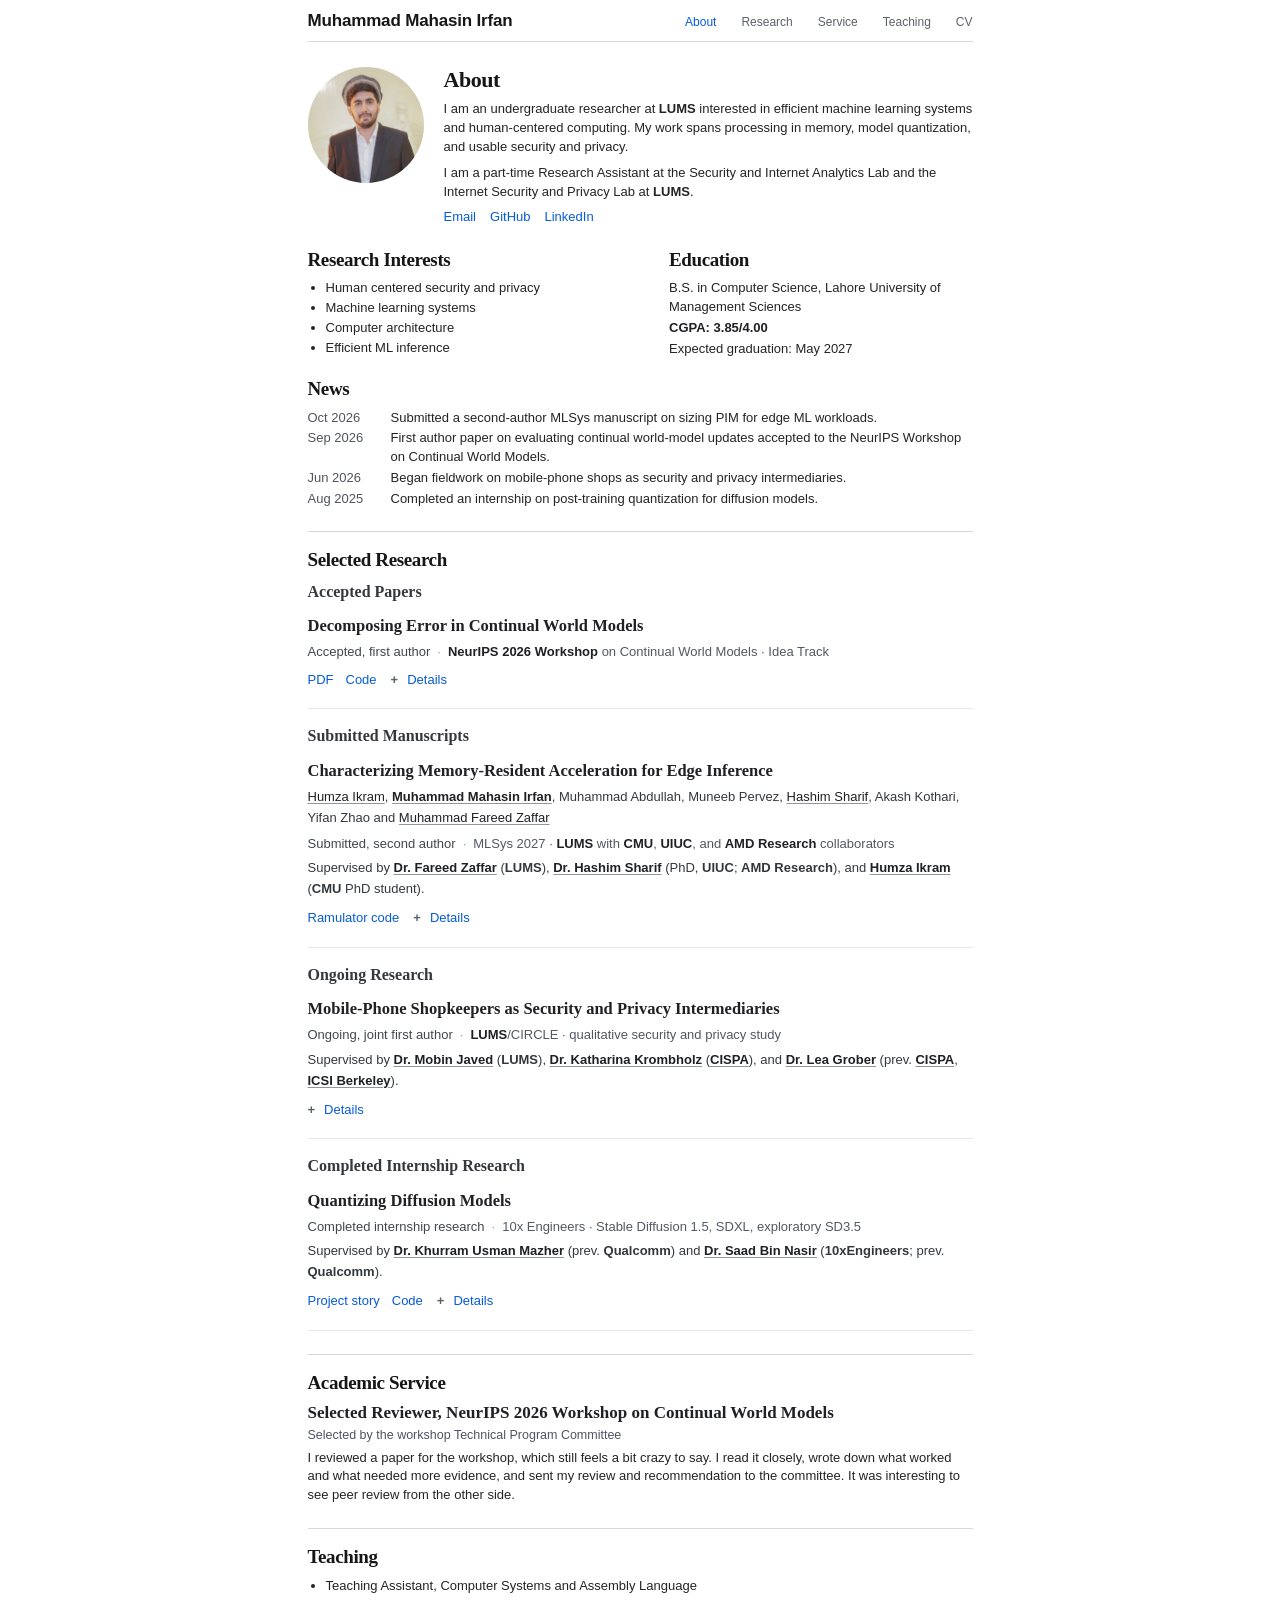
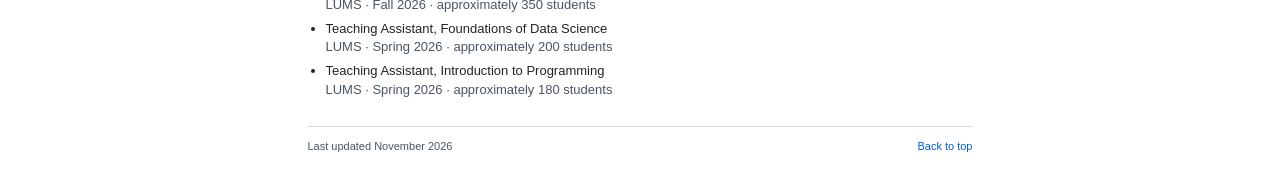
==== commit 58e64121: "Show full author list on submitted PIM manuscript" ====
--- a/index.html
+++ b/index.html
@@ -5,7 +5,7 @@
     <meta name="viewport" content="width=device-width, initial-scale=1.0" />
     <link rel="icon" href="data:," />
     <title>Muhammad Mahasin Irfan</title>
-    <script type="module" crossorigin src="/assets/index-DwvZ3i6d.js"></script>
+    <script type="module" crossorigin src="/assets/index-BNN4Asuo.js"></script>
     <link rel="stylesheet" crossorigin href="/assets/index-BX1DnCkT.css">
     <meta name="description" content="Undergraduate researcher at LUMS working across machine learning systems and human-centered computing.">
     <meta name="robots" content="index,follow">
